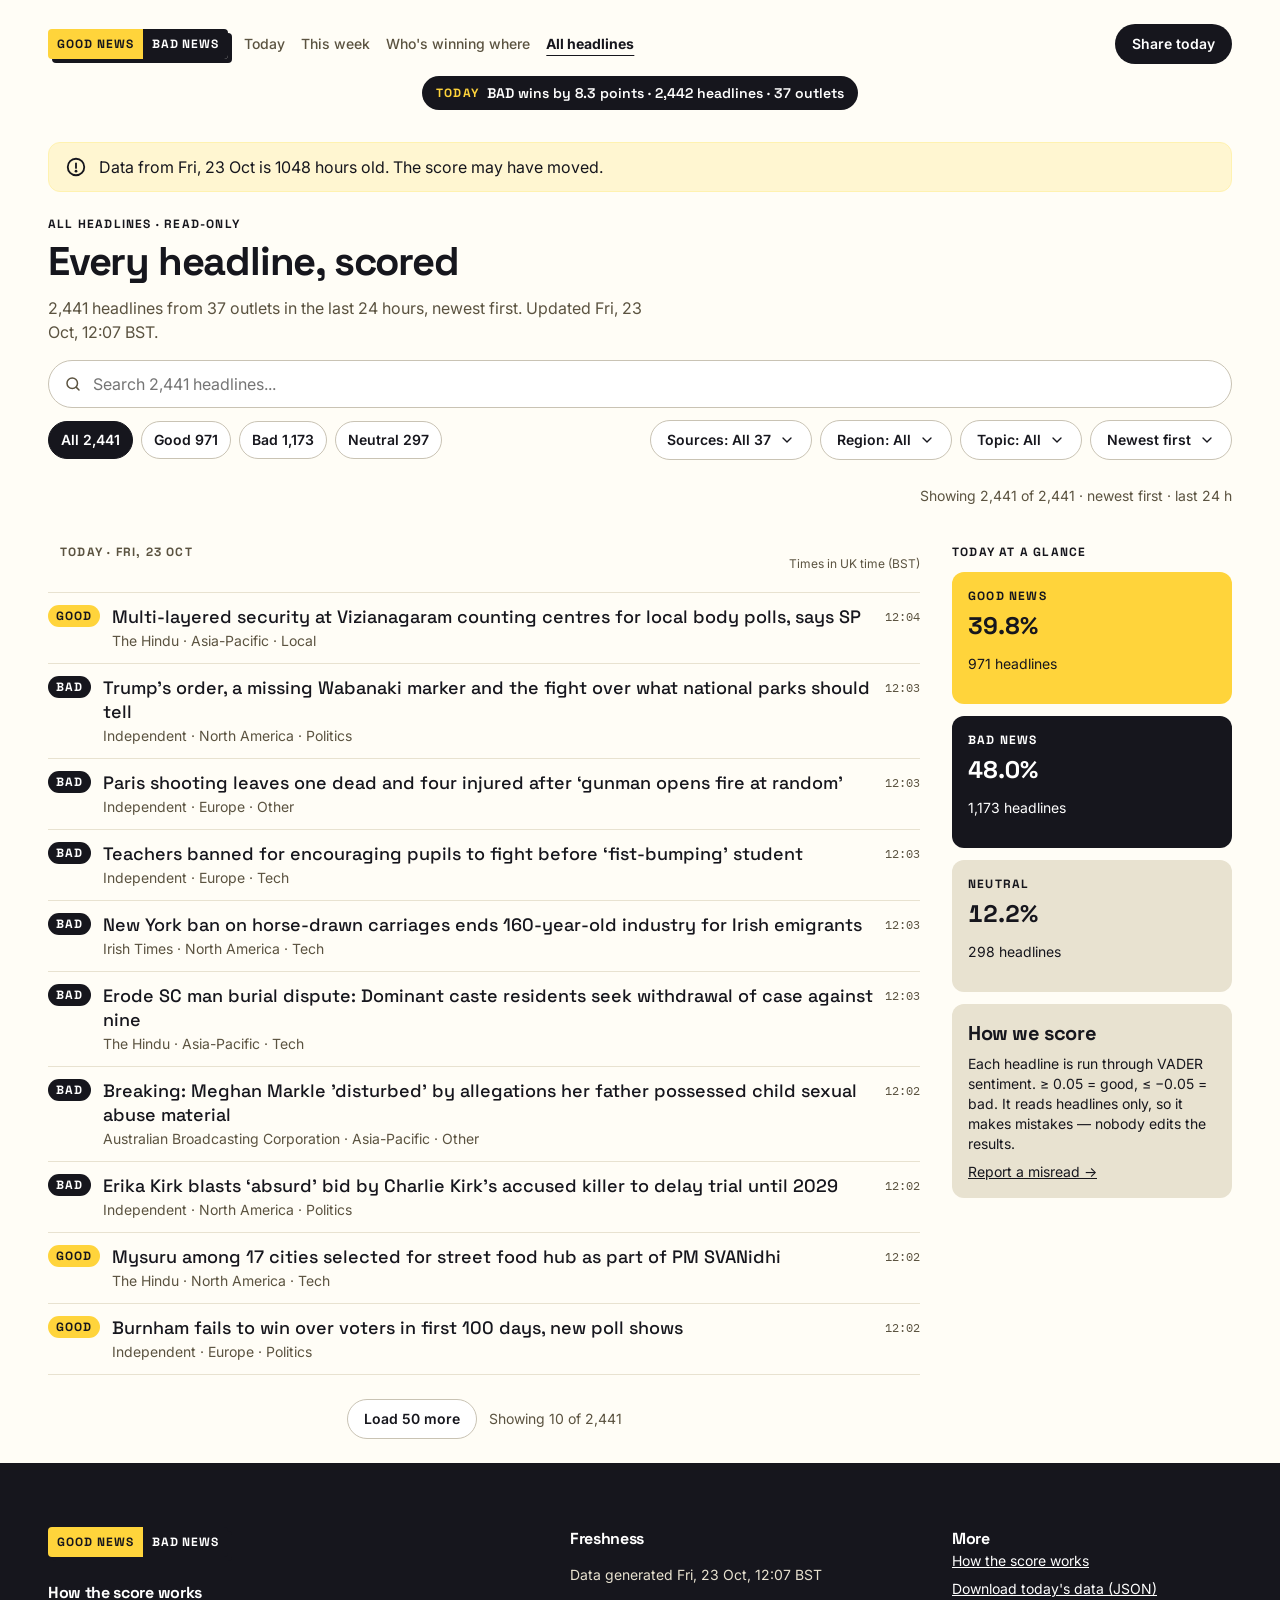
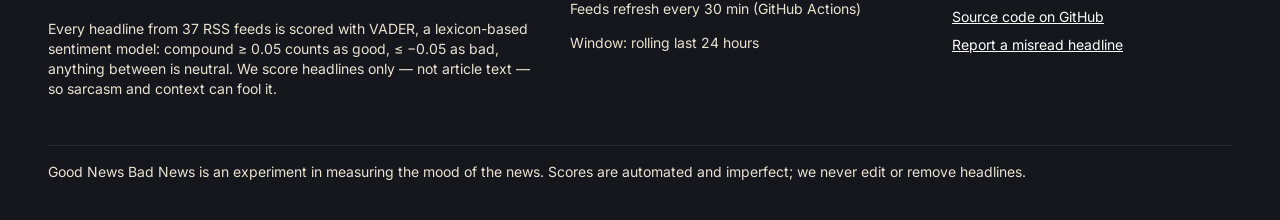
==== docs/headlines.html @ 1163c3b0 "Redesign the static site as the Tug of War scoreboard Replace the dashboard and the headlines editor" ====
<!DOCTYPE html>
<html lang="en">
<head>
  <meta charset="utf-8" />
  <meta name="viewport" content="width=device-width, initial-scale=1" />
  <title>Every headline, scored · Good News Bad News</title>
  <meta name="description" content="Read-only list of every headline scored in the last 24 hours. Search, filter, and open the original story." />
  <meta name="theme-color" content="#FFFDF6" />
  <link rel="icon" href="data:image/svg+xml,%3Csvg xmlns='http://www.w3.org/2000/svg' viewBox='0 0 32 32'%3E%3Crect width='16' height='32' fill='%23FFD43B'/%3E%3Crect x='16' width='16' height='32' fill='%2316161D'/%3E%3C/svg%3E" />
  <link rel="preconnect" href="https://fonts.googleapis.com" />
  <link rel="preconnect" href="https://fonts.gstatic.com" crossorigin />
  <link href="https://fonts.googleapis.com/css2?family=IBM+Plex+Mono:wght@400;500&family=Inter:wght@400;500;600;700&family=Space+Grotesk:wght@500;600;700&display=swap" rel="stylesheet" />
  <link rel="stylesheet" href="styles.css?v=3" />
  <script type="module" src="headlines.js?v=3"></script>
</head>
<body data-page="headlines">
  <a class="skip" href="#main">Skip to headlines</a>
  <header class="site-header">
    <div class="wrap header-bar">
      <a class="logo" href="index.html" aria-label="Good News Bad News, home">
        <span class="logo-good">Good news</span>
        <span class="logo-bad">Bad news</span>
      </a>
      <nav class="nav" aria-label="Sections">
        <a href="index.html#today">Today</a>
        <a href="index.html#week"><span class="nav-long">This week</span><span class="nav-short">Week</span></a>
        <a class="nav-wide" href="index.html#where">Who's winning where</a>
        <a href="headlines.html" aria-current="page"><span class="nav-long">All headlines</span><span class="nav-short">Headlines</span></a>
      </nav>
      <a class="btn btn-dark header-share" href="index.html#share">Share today</a>
    </div>
    <div class="wrap header-score">
      <p class="winner" id="winner" hidden></p>
    </div>
  </header>
  <main id="main">
    <div id="banner" class="wrap"></div>
    <div class="wrap page-head">
      <div>
        <p class="eyebrow caps">All headlines · read-only</p>
        <h1>Every headline, scored</h1>
        <p class="lede" id="lede">Headlines from the last 24 hours, newest first.</p>
      </div>
    </div>
    <div id="stage" class="wrap"></div>
  </main>
  <footer class="site-footer" id="score">
    <div class="wrap footer-grid">
      <div>
        <a class="logo" href="index.html" aria-label="Good News Bad News">
          <span class="logo-good">Good news</span>
          <span class="logo-bad">Bad news</span>
        </a>
        <h2 style="margin-top: 24px">How the score works</h2>
        <p>Every headline from <span data-feed-count>the</span> RSS feeds is scored with VADER, a lexicon-based sentiment model: compound ≥ 0.05 counts as good, ≤ −0.05 as bad, anything between is neutral. We score headlines only — not article text — so sarcasm and context can fool it.</p>
      </div>
      <div>
        <h2>Freshness</h2>
        <p>Data generated <time data-generated datetime="">—</time></p>
        <p>Feeds refresh every 30 min (GitHub Actions)</p>
        <p>Window: rolling last 24 hours</p>
      </div>
      <div>
        <h2>More</h2>
        <ul>
          <li><a href="#score">How the score works</a></li>
          <li><a href="data/latest.json" download="latest.json">Download today's data (JSON)</a></li>
          <li><a href="https://github.com/psychevibes/GoodNewsBadNews">Source code on GitHub</a></li>
          <li><a href="https://github.com/psychevibes/GoodNewsBadNews/issues/new?title=Misread%20headline&amp;body=Paste%20the%20headline%20and%20what%20the%20score%20got%20wrong.">Report a misread headline</a></li>
        </ul>
      </div>
    </div>
    <div class="wrap">
      <p class="footer-note">Good News Bad News is an experiment in measuring the mood of the news. Scores are automated and imperfect; we never edit or remove headlines.</p>
    </div>
  </footer>
</body>
</html>
---- docs/styles.css ----
/* Tug of War. Plain CSS, no build. */

:root {
  --sun-500: #ffd43b;
  --sun-200: #fff2b0;
  --sun-100: #fff6d1;
  --sun-800: #7a5c00;
  --ink-900: #16161d;
  --ink-800: #24242e;
  --ink-700: #2c2c36;
  --ink-300: #a3a3b2;
  --paper-50: #fffdf6;
  --white: #ffffff;
  --sand-200: #e8e2d0;
  --sand-400: #c9c3b4;
  --sand-700: #5b5340;
  --red-600: #c2361b;
  --red-100: #fce3dc;
  --red-500: #ff4f2e;

  --surface: var(--paper-50);
  --surface-raised: var(--white);
  --text: var(--ink-900);
  --text-muted: var(--sand-700);
  --text-on-dark: var(--sand-200);
  --border: var(--sand-200);
  --good: var(--sun-500);
  --good-ink: var(--ink-900);
  --bad: var(--ink-900);
  --bad-ink: var(--white);
  --neutral: var(--sand-400);
  --neutral-ink: var(--ink-900);
  --error: var(--red-600);
  --error-surface: var(--red-100);
  --stale: var(--sun-100);
  --stale-ink: var(--ink-900);
  --focus: var(--ink-900);
  --skeleton: var(--sand-200);

  --font-display: "Space Grotesk", sans-serif;
  --font-body: "Inter", sans-serif;
  --font-mono: "IBM Plex Mono", ui-monospace, monospace;

  --space-1: 4px;
  --space-2: 8px;
  --space-3: 12px;
  --space-4: 16px;
  --space-5: 24px;
  --space-6: 32px;
  --space-7: 48px;
  --space-8: 64px;
  --space-9: 96px;

  --radius-0: 0;
  --radius-1: 4px;
  --radius-2: 8px;
  --radius-3: 12px;
  --radius-4: 16px;
  --radius-pill: 999px;

  --shadow-card: 0 1px 2px rgba(22, 22, 29, 0.05), 0 10px 28px rgba(22, 22, 29, 0.06);
  --shadow-popover: 0 16px 48px rgba(22, 22, 29, 0.18), 0 2px 8px rgba(22, 22, 29, 0.08);
  --shadow-sticker: 4px 4px 0 var(--ink-900);
  --shadow-focus: 0 0 0 2px var(--paper-50), 0 0 0 4px var(--ink-900);

  --page-pad: 16px;
  --page-max: 1344px;
  --gutter: 16px;
}

@media (min-width: 640px) {
  :root { --page-pad: 32px; --gutter: 24px; }
}

@media (min-width: 1024px) {
  :root { --page-pad: 48px; --gutter: 24px; }
}

*, *::before, *::after { box-sizing: border-box; }

[hidden] { display: none !important; }

html { scroll-behavior: smooth; }

body {
  margin: 0;
  background: var(--surface);
  color: var(--text);
  font-family: var(--font-body);
  font-size: 16px;
  line-height: 24px;
  overflow-x: clip;
}

img, svg { max-width: 100%; }

button, input { font: inherit; color: inherit; }

a { color: inherit; }

:focus { outline: none; }

:focus-visible {
  outline: 2px solid var(--focus);
  outline-offset: 2px;
  box-shadow: var(--shadow-focus);
}

.btn-dark:focus-visible,
.story-bad:focus-visible,
.hero-bad a:focus-visible {
  outline-color: var(--sun-500);
}

.skip {
  position: absolute;
  left: var(--space-4);
  top: -40px;
  background: var(--ink-900);
  color: var(--white);
  padding: var(--space-2) var(--space-3);
  border-radius: var(--radius-2);
  z-index: 20;
}

.skip:focus { top: var(--space-2); }

.wrap {
  width: min(100%, calc(var(--page-max) + var(--page-pad) * 2));
  margin-inline: auto;
  padding-inline: var(--page-pad);
}

.sr-only {
  position: absolute;
  width: 1px;
  height: 1px;
  padding: 0;
  margin: -1px;
  overflow: hidden;
  clip: rect(0, 0, 0, 0);
  white-space: nowrap;
  border: 0;
}

/* Type */

.display, .hero-pct, h1, h2, h3, .num, .logo, .winner, .pill, .caps, .meter-result {
  font-family: var(--font-display);
}

h1, .h1 {
  margin: 0;
  font-size: 40px;
  line-height: 44px;
  font-weight: 700;
  letter-spacing: -0.03em;
}

h2, .h2 {
  margin: 0;
  font-size: 28px;
  line-height: 34px;
  font-weight: 700;
  letter-spacing: -0.02em;
}

h3, .h3 {
  margin: 0;
  font-size: 20px;
  line-height: 26px;
  font-weight: 700;
}

.headline {
  font-size: 18px;
  line-height: 24px;
  font-weight: 500;
}

.caps {
  margin: 0;
  font-size: 12px;
  line-height: 16px;
  font-weight: 700;
  letter-spacing: 0.1em;
  text-transform: uppercase;
}

.lede, .body {
  margin: 0;
  font-size: 16px;
  line-height: 24px;
}

.small, .meta {
  font-size: 14px;
  line-height: 20px;
}

.tiny {
  font-size: 12px;
  line-height: 16px;
}

.label {
  font-size: 13px;
  line-height: 18px;
  font-weight: 500;
}

.muted { color: var(--text-muted); }

.mono { font-family: var(--font-mono); font-size: 12px; line-height: 16px; }

.num { font-variant-numeric: tabular-nums; }

/* Header */

.site-header {
  padding-top: var(--space-3);
}

.header-bar {
  display: flex;
  align-items: center;
  gap: var(--space-3) var(--space-4);
  min-height: 64px;
  flex-wrap: wrap;
}

.logo {
  display: inline-flex;
  text-decoration: none;
  border-radius: var(--radius-1);
  overflow: hidden;
  flex: none;
  box-shadow: var(--shadow-sticker);
}

.logo-good, .logo-bad {
  padding: 7px 9px;
  font-size: 12px;
  line-height: 16px;
  font-weight: 700;
  letter-spacing: 0.08em;
  text-transform: uppercase;
}

.logo-good { background: var(--sun-500); color: var(--ink-900); }
.logo-bad { background: var(--ink-900); color: var(--white); }

.nav {
  display: flex;
  align-items: center;
  gap: var(--space-4);
  flex-wrap: wrap;
}

.nav a {
  text-decoration: none;
  font-size: 14px;
  line-height: 20px;
  font-weight: 500;
  color: var(--text-muted);
}

.nav a[aria-current="page"] {
  color: var(--text);
  font-weight: 700;
  text-decoration: underline;
  text-underline-offset: 6px;
}

.nav-wide { display: none; }
.nav-long { display: none; }

.header-share { margin-left: auto; }

.header-score {
  display: flex;
  justify-content: center;
  padding-bottom: var(--space-4);
}

.header-score:has(.winner[hidden]) { display: none; }

.winner {
  display: inline-flex;
  align-items: center;
  gap: var(--space-2);
  margin: 0;
  max-width: 100%;
  padding: 8px 14px;
  background: var(--ink-900);
  color: var(--white);
  border-radius: var(--radius-pill);
  font-size: 14px;
  line-height: 18px;
  font-weight: 600;
}

.winner-kicker { color: var(--sun-500); }
.winner-short { display: none; }

@media (max-width: 639px) {
  .winner-long, .winner-kicker { display: none; }
  .winner-short { display: inline; }
  .nav { order: 3; width: 100%; padding-bottom: var(--space-2); }
}

@media (min-width: 640px) {
  .nav-long { display: inline; }
  .nav-short { display: none; }
}

@media (min-width: 1024px) {
  .nav-wide { display: inline; }
  h1 { font-size: 40px; }
}

/* Buttons */

.btn {
  display: inline-flex;
  align-items: center;
  justify-content: center;
  gap: var(--space-2);
  min-height: 40px;
  padding: 8px 16px;
  border-radius: var(--radius-pill);
  border: 1px solid transparent;
  text-decoration: none;
  font-weight: 600;
  font-size: 14px;
  line-height: 20px;
  cursor: pointer;
  background: var(--white);
}

.btn:hover { background: var(--sun-100); }

.btn:disabled, .btn[aria-disabled="true"] {
  opacity: 0.45;
  cursor: not-allowed;
}

.btn-dark {
  background: var(--ink-900);
  color: var(--white);
}

.btn-dark:hover { background: var(--ink-800); }

.btn-sun { background: var(--sun-500); color: var(--ink-900); }
.btn-sun:hover { background: var(--sun-200); }

.btn-ghost {
  background: var(--white);
  border-color: var(--sand-400);
  color: var(--ink-900);
}

.btn-ghost:hover, .btn-ghost[aria-expanded="true"], .menu-btn.is-set {
  background: var(--sun-100);
  border-color: var(--ink-900);
}

.btn .chev { width: 16px; height: 16px; }

/* Hero */

.hero {
  display: flex;
  width: 100%;
  min-height: 400px;
}

.hero-band {
  display: flex;
  flex-direction: column;
  justify-content: center;
  min-width: 0;
  container-type: inline-size;
  padding: var(--space-6) var(--space-5);
}

.hero-good {
  background: var(--good);
  color: var(--good-ink);
  align-items: flex-start;
  padding-left: max(var(--page-pad), calc((100% - var(--page-max)) / 2));
}

.hero-neutral {
  background: var(--neutral);
  color: var(--neutral-ink);
  align-items: center;
  text-align: center;
  padding-inline: var(--space-2);
}

.hero-bad {
  background: var(--bad);
  color: var(--bad-ink);
  align-items: flex-end;
  text-align: right;
  padding-right: max(var(--page-pad), calc((100% - var(--page-max)) / 2));
}

.hero-pct {
  margin: 0;
  font-weight: 700;
  font-size: clamp(2.5rem, 28cqi, 9rem);
  line-height: 0.95;
  letter-spacing: -0.04em;
}

.hero-neutral .hero-pct {
  font-size: clamp(1.25rem, 42cqi, 2.5rem);
  letter-spacing: -0.03em;
}

.hero-sub { margin: var(--space-3) 0 0; font-size: 16px; line-height: 24px; }

.hero-bad .hero-sub { color: var(--text-on-dark); }

.hero-meta {
  margin: var(--space-4) auto var(--space-2);
  text-align: center;
  color: var(--text-muted);
}

@media (max-width: 639px) {
  .hero { flex-direction: column; min-height: 460px; }
  .hero-pct { font-size: 4rem; }
  .hero-neutral .hero-pct { font-size: 1.75rem; }
  .hero-good, .hero-bad, .hero-neutral {
    align-items: flex-start;
    text-align: left;
    padding: var(--space-5) var(--page-pad);
  }
}

@media (min-width: 640px) and (max-width: 1023px) {
  .hero { min-height: 320px; }
  .hero-pct { font-size: 6rem; }
}

/* Page stack */

.page-stack {
  display: flex;
  flex-direction: column;
  gap: var(--space-8);
  padding-top: var(--space-6);
  padding-bottom: var(--space-8);
}

.section-head { display: flex; flex-direction: column; gap: var(--space-2); max-width: 68ch; }

.section-head h2 { margin-top: var(--space-1); }

/* Banners and states */

.banner {
  display: flex;
  align-items: flex-start;
  gap: var(--space-3);
  margin-top: var(--space-4);
  padding: var(--space-3) var(--space-4);
  border-radius: var(--radius-3);
  background: var(--stale);
  color: var(--stale-ink);
  border: 1px solid var(--sun-200);
}

.banner svg { width: 22px; height: 22px; flex: none; margin-top: 1px; }

.banner p { margin: 0; }

.state {
  min-height: 52vh;
  display: grid;
  place-items: center;
  text-align: center;
  padding: var(--space-8) var(--page-pad);
}

.state-card { max-width: 440px; display: flex; flex-direction: column; align-items: center; gap: var(--space-3); }

.state-mark {
  width: 56px;
  height: 56px;
  border-radius: var(--radius-pill);
  display: grid;
  place-items: center;
  background: var(--sand-200);
  color: var(--ink-900);
}

.state-mark svg { width: 28px; height: 28px; }

.state-mark.error { background: var(--error-surface); color: var(--error); }

.state h2 { margin: 0; }

/* Skeletons */

.skel {
  background: linear-gradient(90deg, var(--skeleton) 25%, #f6f1e2 50%, var(--skeleton) 75%);
  background-size: 200% 100%;
  animation: shimmer 1.3s ease-in-out infinite;
  border-radius: var(--radius-2);
}

.skel-hero { height: 280px; width: 100%; border-radius: 0; }

.skel-line { height: 16px; width: min(420px, 70%); }
.skel-title { height: 32px; width: min(280px, 60%); }
.skel-card { height: 148px; }
.skel-bar { height: 140px; }
.skel-row { height: 64px; }

@media (min-width: 1024px) { .skel-hero { height: 400px; } }

@keyframes shimmer {
  from { background-position: 100% 0; }
  to { background-position: -100% 0; }
}

@media (prefers-reduced-motion: reduce) {
  html { scroll-behavior: auto; }
  .skel { animation: none; }
}

/* Two sides */

.sides {
  display: grid;
  gap: var(--gutter);
}

.side { display: flex; flex-direction: column; gap: var(--space-3); min-width: 0; }

.side-kicker {
  display: flex;
  flex-wrap: wrap;
  align-items: center;
  gap: var(--space-2);
}

.stories { display: flex; flex-direction: column; gap: var(--space-3); }

.story {
  display: flex;
  flex-direction: column;
  align-items: flex-start;
  gap: var(--space-2);
  padding: var(--space-4);
  border-radius: var(--radius-3);
  text-decoration: none;
  background: var(--surface-raised);
  box-shadow: var(--shadow-card);
  border-left: 4px solid var(--sun-500);
}

.story:hover { transform: translateY(-1px); }

.story-bad {
  background: var(--ink-900);
  color: var(--white);
  border-left-color: var(--ink-900);
  box-shadow: none;
}

.story-title { font-family: var(--font-display); font-size: 18px; line-height: 24px; font-weight: 500; overflow-wrap: anywhere; }

.menu-label { max-width: 200px; overflow: hidden; text-overflow: ellipsis; white-space: nowrap; }

.story-meta { margin: 0; color: var(--text-muted); font-size: 14px; line-height: 20px; }

.story-bad .story-meta { color: var(--text-on-dark); }

.story-read { font-weight: 600; font-size: 14px; margin-top: var(--space-1); }

.story-bad .story-read { color: var(--white); }

.text-link {
  align-self: flex-start;
  font-weight: 600;
  color: var(--ink-900);
}

.pill {
  display: inline-flex;
  align-items: center;
  min-height: 22px;
  padding: 2px 8px;
  border-radius: var(--radius-pill);
  font-size: 12px;
  line-height: 16px;
  font-weight: 700;
  letter-spacing: 0.08em;
  text-transform: uppercase;
}

.pill-good { background: var(--sun-500); color: var(--ink-900); }
.pill-bad { background: var(--ink-900); color: var(--white); }
.pill-neutral { background: var(--sand-200); color: var(--ink-900); }
.story-bad .pill-bad { background: var(--white); color: var(--ink-900); }

@media (min-width: 640px) {
  .sides { grid-template-columns: 1fr 1fr; }
}

/* Week */

.week-layout {
  display: grid;
  gap: var(--space-5);
  align-items: end;
}

.days {
  display: grid;
  grid-template-columns: repeat(7, minmax(0, 1fr));
  gap: var(--space-2);
  align-items: end;
}

.day { display: flex; flex-direction: column; align-items: center; gap: 6px; min-width: 0; }

.day-net { font-family: var(--font-display); font-weight: 700; font-size: 14px; line-height: 18px; }

.day-net.pos { color: var(--sun-800); }
.day-net.neg { color: var(--ink-900); }

.day-bar {
  width: 100%;
  height: 132px;
  display: flex;
  flex-direction: column;
  justify-content: flex-end;
  border-radius: var(--radius-1);
  overflow: hidden;
  background: var(--sand-200);
}

.day-bar i { display: block; width: 100%; }
.day-bar .seg-good { background: var(--sun-500); }
.day-bar .seg-neutral { background: var(--sand-400); }
.day-bar .seg-bad { background: var(--ink-900); }

.day.is-partial .day-bar {
  outline: 2px dashed var(--ink-900);
  outline-offset: 2px;
  opacity: 0.8;
}

.day-label, .day-count {
  font-size: 12px;
  line-height: 16px;
  color: var(--text-muted);
  text-align: center;
}

.day.is-partial .day-label { color: var(--text); font-weight: 700; }

.legend { display: flex; flex-wrap: wrap; gap: var(--space-3); margin-top: var(--space-3); }

.legend span { display: inline-flex; align-items: center; gap: 6px; color: var(--text-muted); font-size: 13px; }

.swatch { width: 10px; height: 10px; border-radius: 2px; background: var(--ink-900); }
.swatch.good { background: var(--sun-500); }
.swatch.neutral { background: var(--sand-400); }
.swatch.partial { background: transparent; outline: 2px dashed var(--ink-900); }

.week-cards {
  display: grid;
  grid-template-columns: 1fr 1fr;
  gap: var(--space-3);
}

.stat {
  border-radius: var(--radius-3);
  padding: var(--space-4);
  min-height: 112px;
  display: flex;
  flex-direction: column;
  justify-content: space-between;
  box-shadow: var(--shadow-card);
}

.stat b {
  font-family: var(--font-display);
  font-size: 24px;
  line-height: 28px;
  font-weight: 700;
}

.stat-good { background: var(--sun-500); }
.stat-bad { background: var(--ink-900); color: var(--white); }
.stat-neutral { background: var(--sand-200); }
.stat-count { background: var(--white); border: 1px solid var(--border); }
.stat-count p { margin: 0; }

@media (min-width: 1024px) {
  .week-layout { grid-template-columns: 1.3fr 0.9fr; gap: var(--space-6); }
}

/* Meters */

.where-grid { display: grid; gap: var(--space-6); }

.meter-list { display: flex; flex-direction: column; gap: var(--space-4); margin-top: var(--space-4); }

.meter-top {
  display: flex;
  align-items: baseline;
  gap: var(--space-2);
  margin-bottom: 6px;
}

.meter-name { font-weight: 600; }
.meter-n { color: var(--text-muted); font-size: 14px; margin-right: auto; }
.meter-result { font-weight: 700; font-size: 14px; line-height: 18px; letter-spacing: 0.04em; }
.meter-result.good { color: var(--sun-800); }
.meter-result.bad { color: var(--ink-900); }
.meter-result.tie { color: var(--text-muted); }

.meter-track {
  height: 10px;
  border-radius: var(--radius-pill);
  background: var(--sand-200);
  overflow: hidden;
}

.meter-fill { display: block; height: 100%; border-radius: inherit; }
.meter-fill.good { background: var(--sun-500); }
.meter-fill.bad { background: var(--ink-900); }

.meter.is-short .meter-fill { opacity: 0.45; }
.meter.is-short .meter-result { color: var(--text-muted); }

@media (min-width: 1024px) {
  .where-grid { grid-template-columns: 1fr 1fr; gap: var(--space-7); }
}

/* Share */

.share {
  display: flex;
  flex-wrap: wrap;
  align-items: center;
  justify-content: space-between;
  gap: var(--space-5);
  background: var(--sun-500);
  color: var(--ink-900);
  border-radius: var(--radius-4);
  padding: var(--space-6);
  box-shadow: var(--shadow-sticker);
}

.share p { margin: var(--space-2) 0 0; max-width: 62ch; }

.share-actions { display: flex; flex-wrap: wrap; gap: var(--space-3); }

/* Footer */

.site-footer {
  background: var(--ink-900);
  color: var(--white);
  padding: var(--space-8) 0 var(--space-5);
}

.footer-grid {
  display: grid;
  gap: var(--space-6);
}

.site-footer h2 { font-size: 16px; line-height: 24px; }

.site-footer p, .site-footer li { color: var(--text-on-dark); font-size: 14px; line-height: 20px; }

.site-footer a { color: var(--white); }

.site-footer ul { list-style: none; margin: 0; padding: 0; display: flex; flex-direction: column; gap: var(--space-2); }

.footer-note {
  margin-top: var(--space-6);
  padding-top: var(--space-4);
  border-top: 1px solid var(--ink-700);
  color: var(--sand-400);
  font-size: 12px;
  line-height: 16px;
}

@media (min-width: 800px) {
  .footer-grid { grid-template-columns: 1.4fr 1fr 0.8fr; }
}

/* Headlines */

.page-head {
  display: flex;
  flex-wrap: wrap;
  justify-content: space-between;
  align-items: flex-end;
  gap: var(--space-4);
  padding-top: var(--space-5);
  padding-bottom: var(--space-4);
}

.eyebrow { margin: 0 0 var(--space-2); }

.page-head .lede { margin-top: var(--space-3); max-width: 62ch; color: var(--text-muted); }

.tools { display: flex; flex-direction: column; gap: var(--space-3); }

.search {
  position: relative;
}

.search svg {
  position: absolute;
  left: 16px;
  top: 50%;
  width: 18px;
  height: 18px;
  transform: translateY(-50%);
  color: var(--text-muted);
}

.search input {
  width: 100%;
  height: 48px;
  border-radius: var(--radius-pill);
  border: 1px solid var(--sand-400);
  background: var(--white);
  padding: 0 16px 0 44px;
}

.search input:hover { border-color: var(--ink-700); }

.tool-row {
  display: flex;
  flex-wrap: wrap;
  align-items: center;
  gap: var(--space-2);
}

.chips { display: flex; flex-wrap: wrap; gap: var(--space-2); }

.chip {
  border: 1px solid var(--sand-400);
  background: var(--white);
  border-radius: var(--radius-pill);
  min-height: 36px;
  padding: 6px 12px;
  cursor: pointer;
  font-weight: 600;
  font-size: 14px;
}

.chip:hover { border-color: var(--ink-900); }

.chip[aria-pressed="true"] { background: var(--ink-900); color: var(--white); border-color: var(--ink-900); }
.chip[aria-pressed="true"][data-sentiment="good"] { background: var(--sun-500); color: var(--ink-900); border-color: var(--sun-500); }
.chip[aria-pressed="true"][data-sentiment="neutral"] { background: var(--sand-200); color: var(--ink-900); border-color: var(--sand-200); }

.filters-desktop { display: none; gap: var(--space-2); flex-wrap: wrap; margin-left: auto; }
.filters-mobile { margin-left: auto; }

.results { margin-left: auto; }

@media (min-width: 900px) {
  .filters-desktop { display: flex; }
  .filters-mobile { display: none; }
  .results { width: 100%; text-align: right; }
}

.browser {
  display: grid;
  gap: var(--space-5);
  margin-top: var(--space-5);
  align-items: start;
}

.list { display: flex; flex-direction: column; min-width: 0; }

.list-head, .hline {
  display: grid;
  grid-template-columns: auto 1fr auto;
  gap: var(--space-3);
  align-items: start;
}

.list-head {
  padding-bottom: var(--space-2);
  border-bottom: 1px solid var(--border);
  color: var(--text-muted);
}

.hline {
  padding: var(--space-3) 0;
  border-bottom: 1px solid var(--border);
  text-decoration: none;
}

.hline:hover .hline-title { text-decoration: underline; text-underline-offset: 3px; }

.hline-title {
  display: block;
  font-family: var(--font-display);
  font-weight: 500;
  font-size: 16px;
  line-height: 22px;
  overflow-wrap: anywhere;
}

.hline-meta { display: block; margin-top: 2px; color: var(--text-muted); font-size: 14px; line-height: 20px; }

.hline time {
  font-family: var(--font-mono);
  font-size: 12px;
  line-height: 16px;
  color: var(--text-muted);
  padding-top: 4px;
}

.load-row {
  display: flex;
  align-items: center;
  justify-content: center;
  gap: var(--space-3);
  padding: var(--space-5) 0;
}

.empty-inline {
  padding: var(--space-8) var(--space-4);
  text-align: center;
  display: flex;
  flex-direction: column;
  align-items: center;
  gap: var(--space-3);
}

.glance { display: flex; flex-direction: column; gap: var(--space-3); }

.glance-card {
  border-radius: var(--radius-3);
  padding: var(--space-4);
}

.glance-card .caps { margin-bottom: var(--space-2); }
.glance-card strong {
  display: block;
  font-family: var(--font-display);
  font-size: 24px;
  line-height: 28px;
}

.glance-good { background: var(--sun-500); }
.glance-bad { background: var(--ink-900); color: var(--white); }
.glance-neutral { background: var(--sand-200); }

.score-note {
  background: var(--sand-200);
  border-radius: var(--radius-3);
  padding: var(--space-4);
}

.score-note p { margin: var(--space-2) 0 0; font-size: 14px; line-height: 20px; }

@media (max-width: 699px) {
  .glance { display: grid; grid-template-columns: 1fr; }
  .hline-title { font-size: 16px; }
}

@media (min-width: 1024px) {
  .browser { grid-template-columns: minmax(0, 1fr) 280px; gap: var(--space-6); }
  .hline-title { font-size: 18px; line-height: 24px; }
}

/* Popover, sheet, menu */

.overlay {
  position: fixed;
  inset: 0;
  z-index: 30;
  display: grid;
}

.backdrop { position: absolute; inset: 0; background: rgba(22, 22, 29, 0.4); }

.popover {
  position: fixed;
  z-index: 31;
  width: min(360px, calc(100vw - 32px));
  max-height: min(560px, 80vh);
  overflow: auto;
  background: var(--white);
  color: var(--ink-900);
  border-radius: var(--radius-4);
  box-shadow: var(--shadow-popover);
  padding: var(--space-4);
  display: flex;
  flex-direction: column;
  gap: var(--space-3);
}

.popover.is-sheet {
  left: 0;
  right: 0;
  bottom: 0;
  top: auto;
  width: 100%;
  max-height: 85vh;
  border-radius: var(--radius-4) var(--radius-4) 0 0;
  padding-bottom: calc(var(--space-4) + env(safe-area-inset-bottom));
}

.popover header, .sheet-head {
  display: flex;
  justify-content: space-between;
  align-items: baseline;
  gap: var(--space-3);
}

.popover h2 { font-size: 20px; line-height: 26px; }

.picker-search input {
  width: 100%;
  height: 40px;
  border-radius: var(--radius-pill);
  border: 1px solid var(--sand-400);
  padding: 0 14px;
}

.picker-actions { display: flex; gap: var(--space-4); }

.picker-actions button {
  background: none;
  border: 0;
  padding: 0;
  font-weight: 600;
  cursor: pointer;
  text-decoration: underline;
  text-underline-offset: 3px;
}

.source-list {
  overflow: auto;
  max-height: 280px;
  display: flex;
  flex-direction: column;
  border-top: 1px solid var(--border);
  margin: 0;
  padding: 0;
}

.source-list label {
  display: flex;
  align-items: center;
  gap: var(--space-3);
  padding: 8px 4px;
  border-bottom: 1px solid var(--border);
  cursor: pointer;
}

.source-list .count { margin-left: auto; color: var(--text-muted); font-variant-numeric: tabular-nums; }

.popover-footer, .sheet-footer {
  display: flex;
  justify-content: flex-end;
  gap: var(--space-2);
  position: sticky;
  bottom: 0;
  background: var(--white);
  padding-top: var(--space-3);
}

.menu {
  position: absolute;
  z-index: 15;
  min-width: 220px;
  max-height: 320px;
  overflow: auto;
  margin-top: 6px;
  padding: var(--space-2);
  background: var(--white);
  border-radius: var(--radius-3);
  box-shadow: var(--shadow-popover);
}

.menu button {
  display: block;
  width: 100%;
  text-align: left;
  background: none;
  border: 0;
  border-radius: var(--radius-2);
  padding: 8px 10px;
  cursor: pointer;
}

.menu button[aria-selected="true"], .menu button:hover, .menu button.is-active {
  background: var(--sun-100);
}

.menu-wrap { position: relative; }

.field { display: flex; flex-direction: column; gap: var(--space-2); }
.field-options { display: flex; flex-wrap: wrap; gap: var(--space-2); }

.choice {
  border: 1px solid var(--sand-400);
  background: var(--white);
  border-radius: var(--radius-pill);
  padding: 6px 12px;
  cursor: pointer;
}

.choice[aria-pressed="true"] { background: var(--ink-900); color: var(--white); border-color: var(--ink-900); }

.skel-stack { display: grid; gap: var(--space-3); padding-bottom: var(--space-8); }
.skel-grid { display: grid; gap: var(--space-3); }
@media (min-width: 800px) { .skel-grid { grid-template-columns: 1fr 1fr; } }
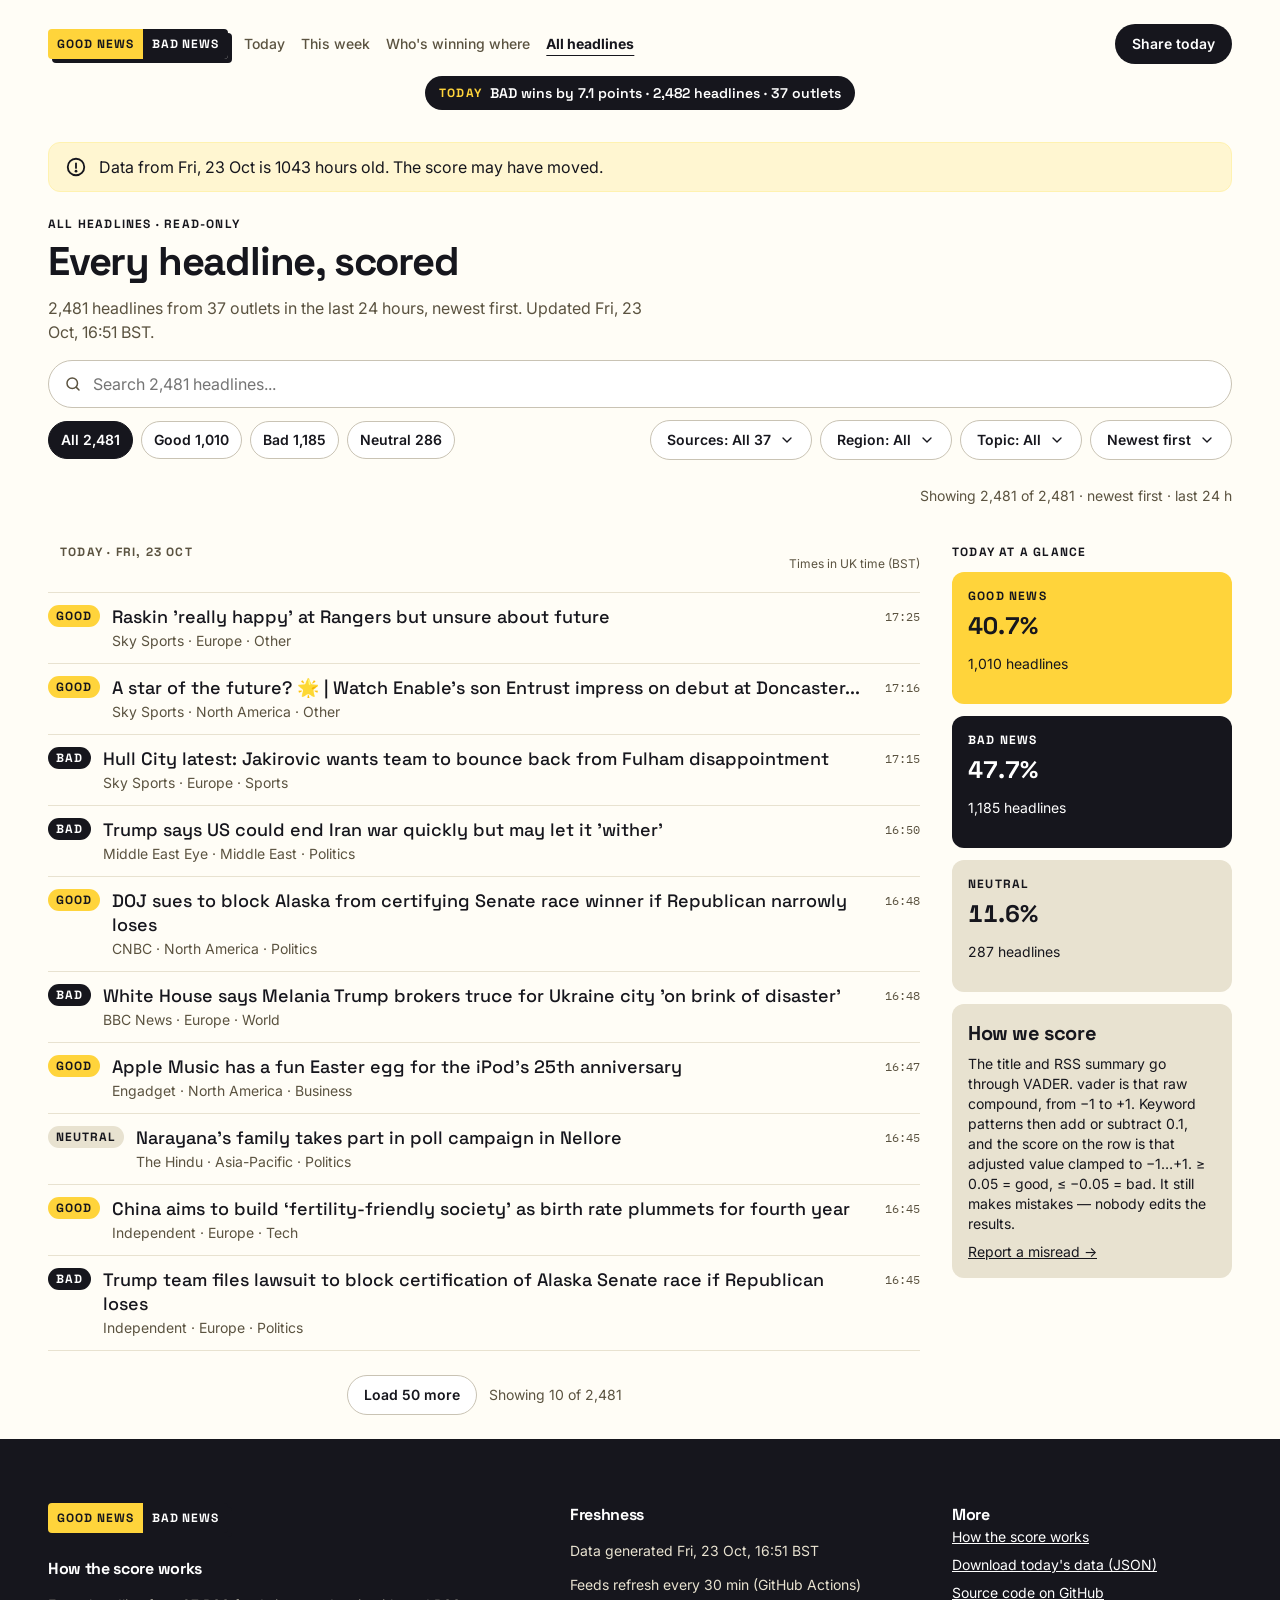
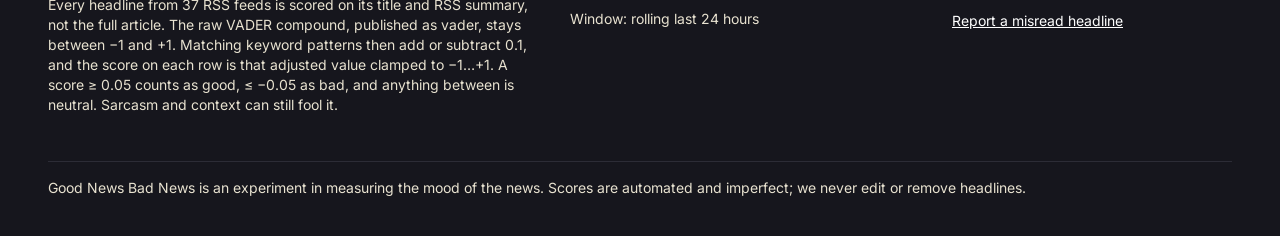
==== commit bfeabf72: "Clamp published scores and map outlets to home regions Publish the raw VADER compound beside a keywo" ====
--- a/docs/headlines.html
+++ b/docs/headlines.html
@@ -10,8 +10,8 @@
   <link rel="preconnect" href="https://fonts.googleapis.com" />
   <link rel="preconnect" href="https://fonts.gstatic.com" crossorigin />
   <link href="https://fonts.googleapis.com/css2?family=IBM+Plex+Mono:wght@400;500&family=Inter:wght@400;500;600;700&family=Space+Grotesk:wght@500;600;700&display=swap" rel="stylesheet" />
-  <link rel="stylesheet" href="styles.css?v=3" />
-  <script type="module" src="headlines.js?v=3"></script>
+  <link rel="stylesheet" href="styles.css?v=4" />
+  <script type="module" src="headlines.js?v=6"></script>
 </head>
 <body data-page="headlines">
   <a class="skip" href="#main">Skip to headlines</a>
@@ -52,7 +52,7 @@
           <span class="logo-bad">Bad news</span>
         </a>
         <h2 style="margin-top: 24px">How the score works</h2>
-        <p>Every headline from <span data-feed-count>the</span> RSS feeds is scored with VADER, a lexicon-based sentiment model: compound ≥ 0.05 counts as good, ≤ −0.05 as bad, anything between is neutral. We score headlines only — not article text — so sarcasm and context can fool it.</p>
+        <p>Every headline from <span data-feed-count>the</span> RSS feeds is scored on its title and RSS summary, not the full article. The raw VADER compound, published as vader, stays between −1 and +1. Matching keyword patterns then add or subtract 0.1, and the score on each row is that adjusted value clamped to −1…+1. A score ≥ 0.05 counts as good, ≤ −0.05 as bad, and anything between is neutral. Sarcasm and context can still fool it.</p>
       </div>
       <div>
         <h2>Freshness</h2>
--- a/docs/styles.css
+++ b/docs/styles.css
@@ -743,6 +743,13 @@
 .meter.is-short .meter-fill { opacity: 0.45; }
 .meter.is-short .meter-result { color: var(--text-muted); }
 
+.meter-aside {
+  margin: var(--space-4) 0 0;
+  color: var(--text-muted);
+  font-size: 14px;
+  line-height: 20px;
+}
+
 @media (min-width: 1024px) {
   .where-grid { grid-template-columns: 1fr 1fr; gap: var(--space-7); }
 }
@@ -921,12 +928,43 @@
 
 .hline-meta { display: block; margin-top: 2px; color: var(--text-muted); font-size: 14px; line-height: 20px; }
 
+.hline-when {
+  display: flex;
+  flex-direction: column;
+  align-items: flex-end;
+  gap: 2px;
+  padding-top: 4px;
+  text-align: right;
+}
+
 .hline time {
   font-family: var(--font-mono);
   font-size: 12px;
   line-height: 16px;
   color: var(--text-muted);
-  padding-top: 4px;
+}
+
+.hline-score {
+  color: var(--text-muted);
+  font-family: var(--font-mono);
+  font-size: 12px;
+  font-variant-numeric: tabular-nums;
+  line-height: 16px;
+  white-space: nowrap;
+}
+
+@media (max-width: 639px) {
+  .hline-score-label {
+    position: absolute;
+    width: 1px;
+    height: 1px;
+    padding: 0;
+    margin: -1px;
+    overflow: hidden;
+    clip: rect(0, 0, 0, 0);
+    white-space: nowrap;
+    border: 0;
+  }
 }
 
 .load-row {
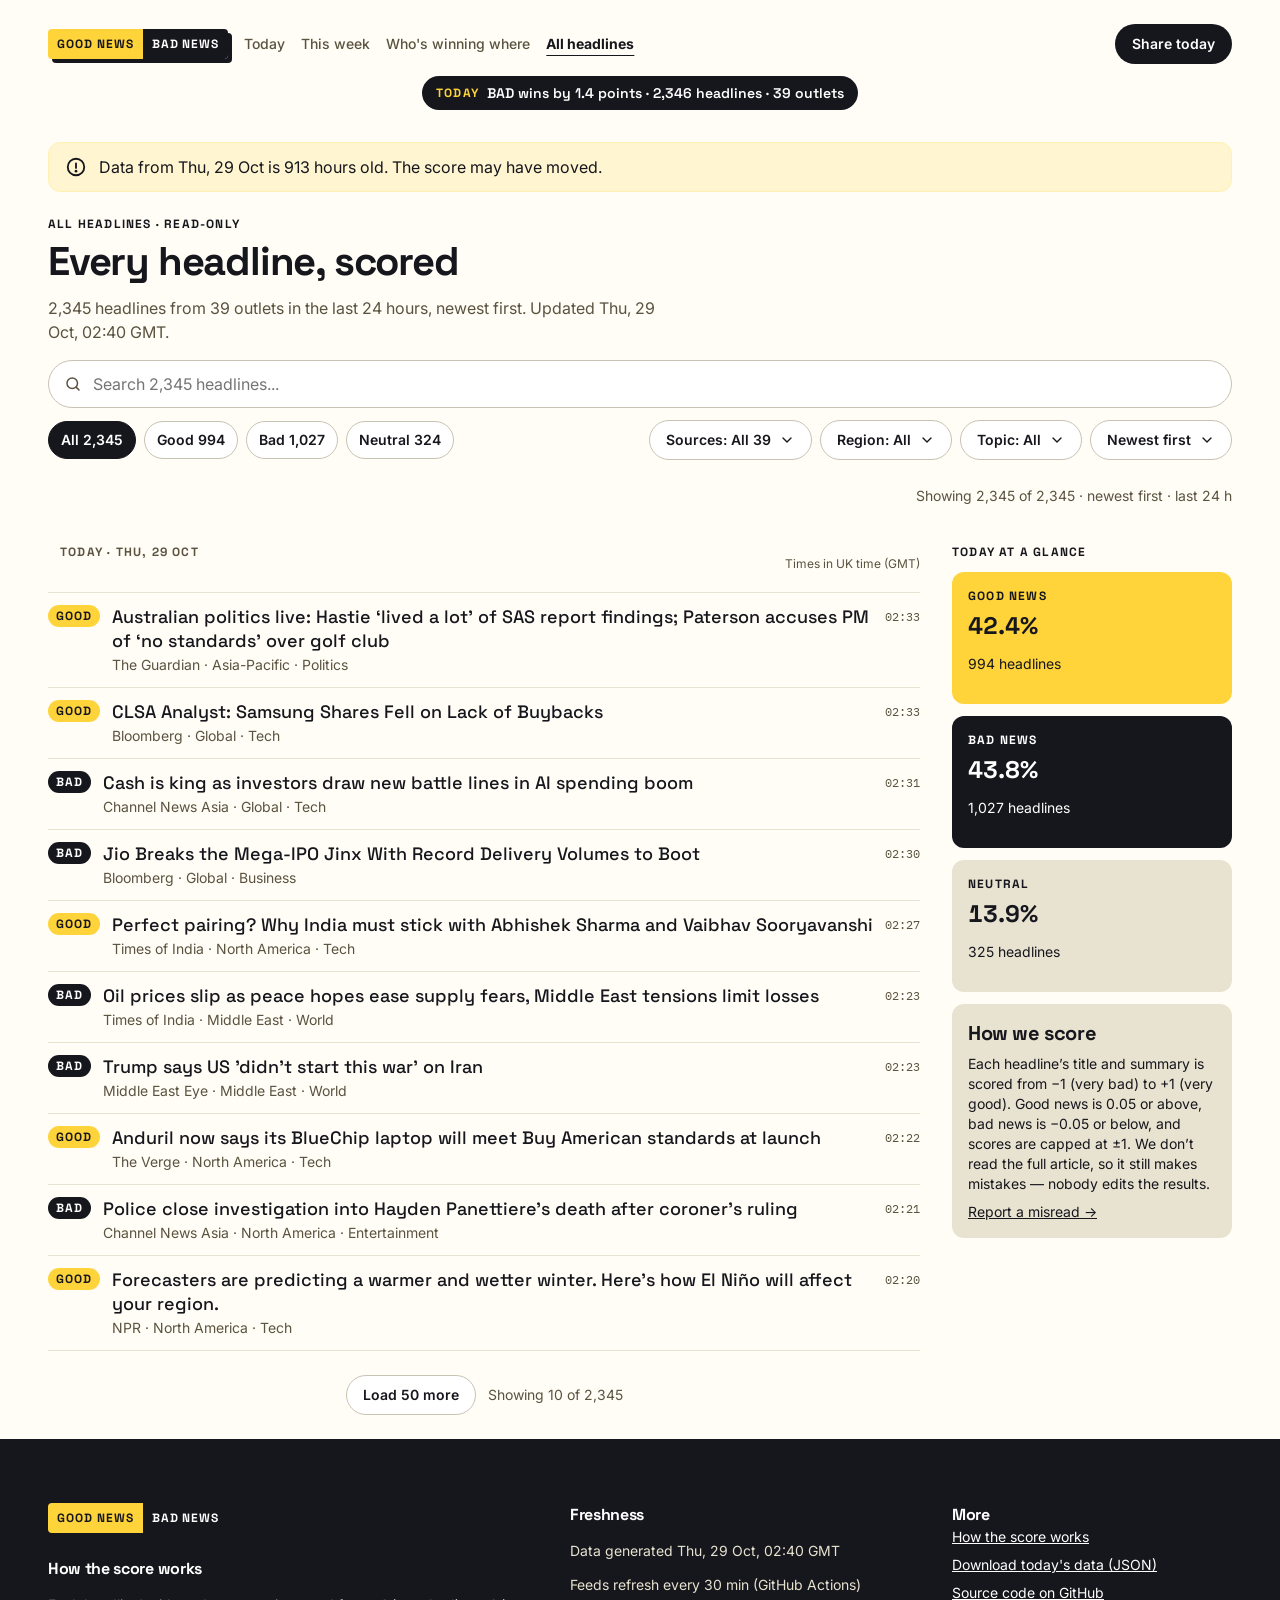
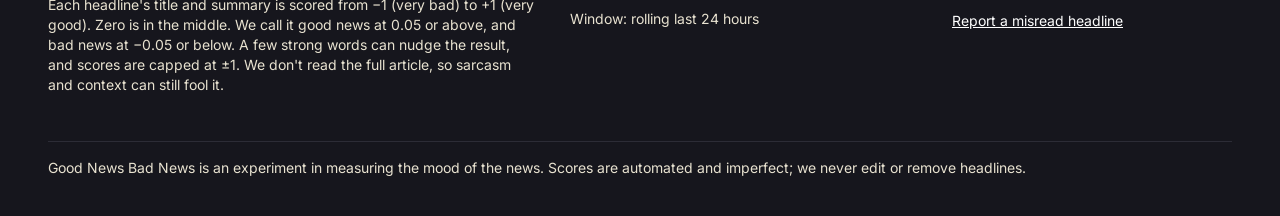
==== commit 57d43425: "Soften the Global note and the public scoring copy Hide the international-outlets line when Global i" ====
--- a/docs/headlines.html
+++ b/docs/headlines.html
@@ -11,7 +11,7 @@
   <link rel="preconnect" href="https://fonts.gstatic.com" crossorigin />
   <link href="https://fonts.googleapis.com/css2?family=IBM+Plex+Mono:wght@400;500&family=Inter:wght@400;500;600;700&family=Space+Grotesk:wght@500;600;700&display=swap" rel="stylesheet" />
   <link rel="stylesheet" href="styles.css?v=4" />
-  <script type="module" src="headlines.js?v=6"></script>
+  <script type="module" src="headlines.js?v=7"></script>
 </head>
 <body data-page="headlines">
   <a class="skip" href="#main">Skip to headlines</a>
@@ -52,7 +52,7 @@
           <span class="logo-bad">Bad news</span>
         </a>
         <h2 style="margin-top: 24px">How the score works</h2>
-        <p>Every headline from <span data-feed-count>the</span> RSS feeds is scored on its title and RSS summary, not the full article. The raw VADER compound, published as vader, stays between −1 and +1. Matching keyword patterns then add or subtract 0.1, and the score on each row is that adjusted value clamped to −1…+1. A score ≥ 0.05 counts as good, ≤ −0.05 as bad, and anything between is neutral. Sarcasm and context can still fool it.</p>
+        <p>Each headline's title and summary is scored from −1 (very bad) to +1 (very good). Zero is in the middle. We call it good news at 0.05 or above, and bad news at −0.05 or below. A few strong words can nudge the result, and scores are capped at ±1. We don't read the full article, so sarcasm and context can still fool it.</p>
       </div>
       <div>
         <h2>Freshness</h2>
